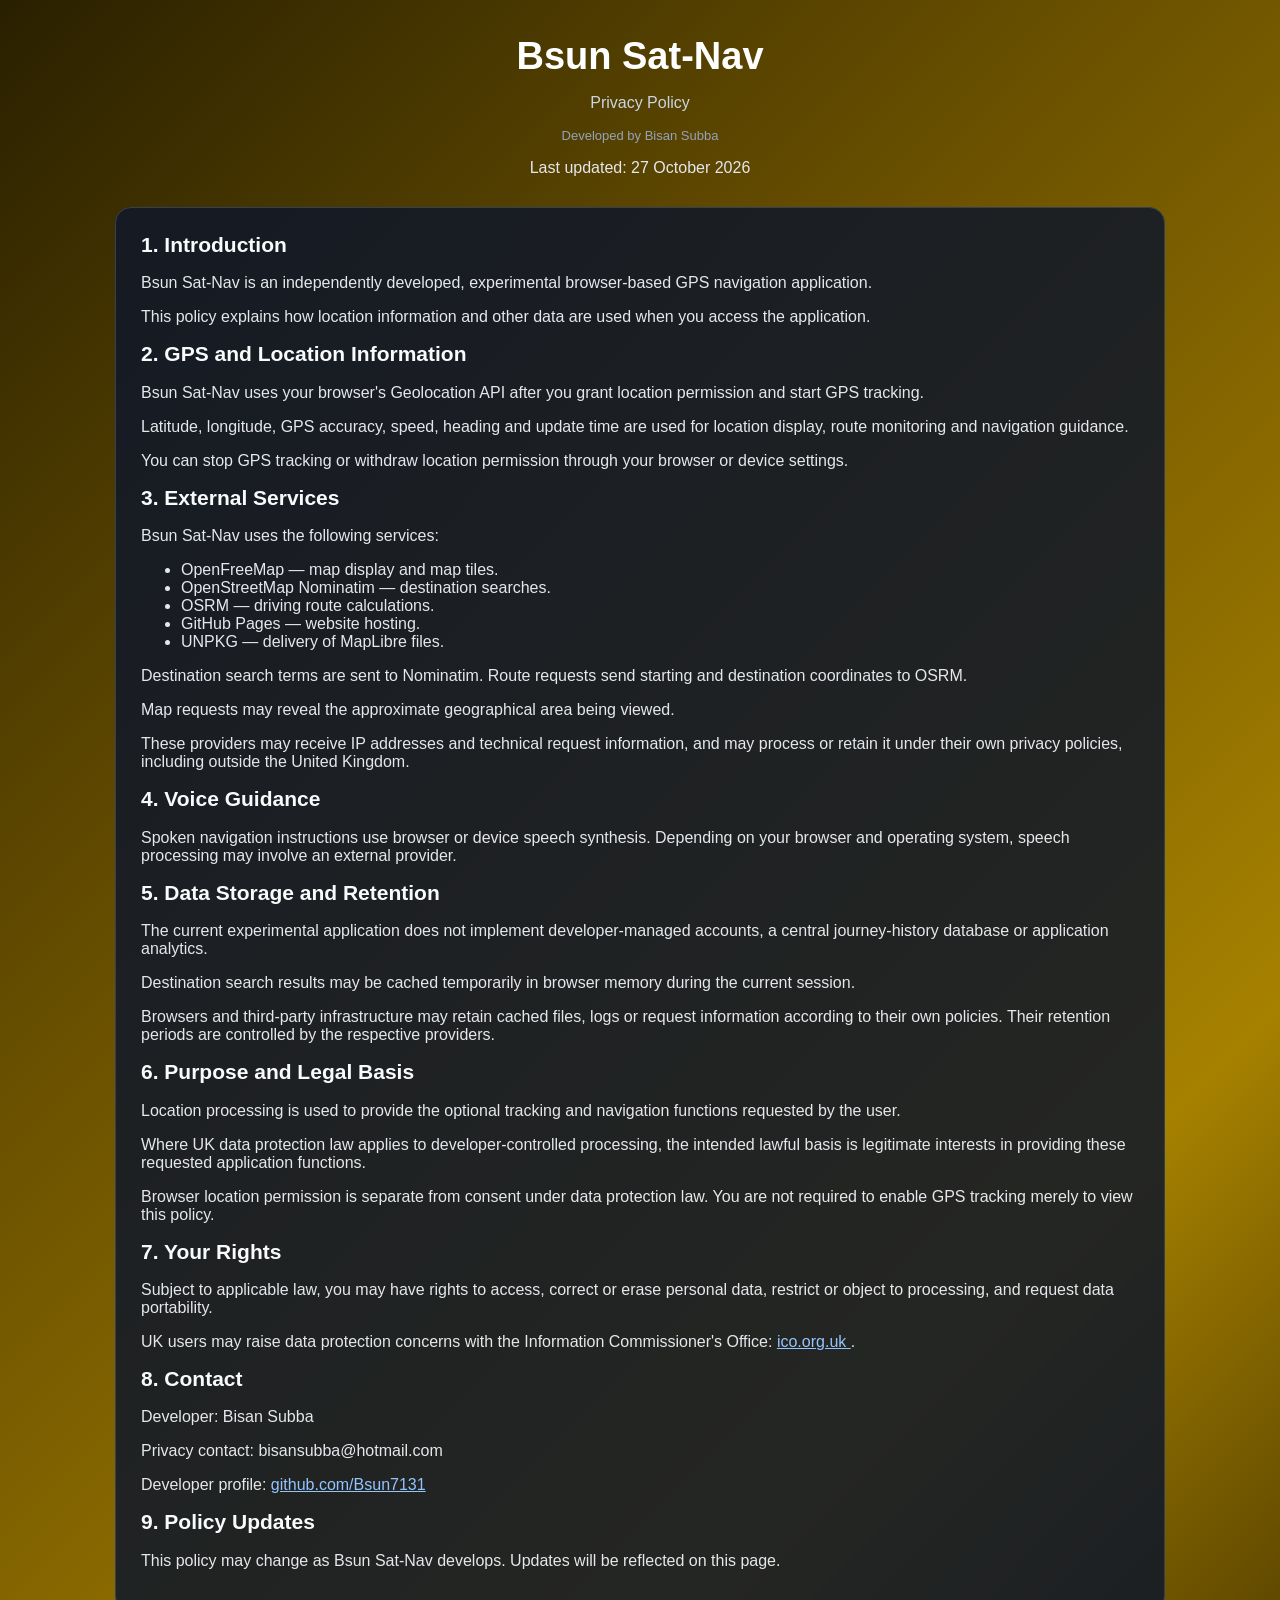
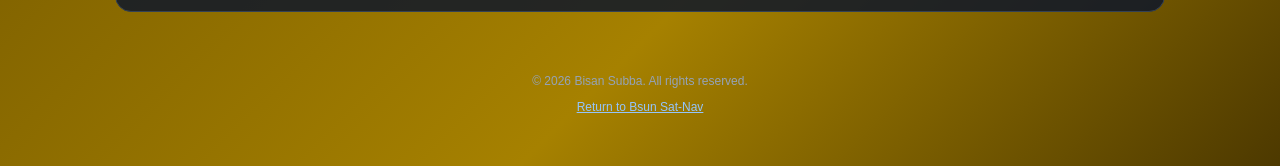
==== privacy-policy.html @ a90c033a "Create privacy-policy.html" ====
<!--
Copyright © 2026 Bisan Subba. All rights reserved.
Developed by Bisan Subba.
Bsun Sat-Nav — Privacy Policy
-->

<!DOCTYPE html>
<html lang="en-GB">

<head>
    <meta charset="UTF-8">
    <meta name="viewport"
          content="width=device-width, initial-scale=1.0">

    <title>Privacy Policy | Bsun Sat-Nav</title>

    <link rel="stylesheet" href="style.css?v=0.7.5">
</head>

<body>
<main class="container">

    <header class="app-header">
        <h1>Bsun Sat-Nav</h1>
        <p class="subtitle">Privacy Policy</p>
        <p class="developer">
            Developed by Bisan Subba
        </p>
        <p>Last updated: 27 October 2026</p>
    </header>

    <section class="panel">

        <h2>1. Introduction</h2>
        <p>
            Bsun Sat-Nav is an independently developed,
            experimental browser-based GPS navigation
            application.
        </p>
        <p>
            This policy explains how location information
            and other data are used when you access
            the application.
        </p>

        <h2>2. GPS and Location Information</h2>
        <p>
            Bsun Sat-Nav uses your browser's Geolocation
            API after you grant location permission and
            start GPS tracking.
        </p>
        <p>
            Latitude, longitude, GPS accuracy, speed,
            heading and update time are used for
            location display, route monitoring and
            navigation guidance.
        </p>
        <p>
            You can stop GPS tracking or withdraw
            location permission through your browser
            or device settings.
        </p>

        <h2>3. External Services</h2>
        <p>
            Bsun Sat-Nav uses the following services:
        </p>
        <ul>
            <li>
                OpenFreeMap — map display and map tiles.
            </li>
            <li>
                OpenStreetMap Nominatim — destination
                searches.
            </li>
            <li>
                OSRM — driving route calculations.
            </li>
            <li>
                GitHub Pages — website hosting.
            </li>
            <li>
                UNPKG — delivery of MapLibre files.
            </li>
        </ul>
        <p>
            Destination search terms are sent to
            Nominatim. Route requests send starting
            and destination coordinates to OSRM.
        </p>
        <p>
            Map requests may reveal the approximate
            geographical area being viewed.
        </p>
        <p>
            These providers may receive IP addresses
            and technical request information, and
            may process or retain it under their
            own privacy policies, including outside
            the United Kingdom.
        </p>

        <h2>4. Voice Guidance</h2>
        <p>
            Spoken navigation instructions use browser
            or device speech synthesis. Depending on
            your browser and operating system, speech
            processing may involve an external provider.
        </p>

        <h2>5. Data Storage and Retention</h2>
        <p>
            The current experimental application does
            not implement developer-managed accounts,
            a central journey-history database or
            application analytics.
        </p>
        <p>
            Destination search results may be cached
            temporarily in browser memory during
            the current session.
        </p>
        <p>
            Browsers and third-party infrastructure
            may retain cached files, logs or request
            information according to their own policies.
            Their retention periods are controlled
            by the respective providers.
        </p>

        <h2>6. Purpose and Legal Basis</h2>
        <p>
            Location processing is used to provide
            the optional tracking and navigation
            functions requested by the user.
        </p>
        <p>
            Where UK data protection law applies to
            developer-controlled processing, the
            intended lawful basis is legitimate
            interests in providing these requested
            application functions.
        </p>
        <p>
            Browser location permission is separate
            from consent under data protection law.
            You are not required to enable GPS
            tracking merely to view this policy.
        </p>

        <h2>7. Your Rights</h2>
        <p>
            Subject to applicable law, you may have
            rights to access, correct or erase personal
            data, restrict or object to processing,
            and request data portability.
        </p>
        <p>
            UK users may raise data protection concerns
            with the Information Commissioner's Office:
            <a href="https://ico.org.uk/"
               style="color:#93c5fd;">
                ico.org.uk
            </a>.
        </p>

        <h2>8. Contact</h2>
        <p>
            Developer: Bisan Subba
        </p>
        <p>
            Privacy contact:
            bisansubba@hotmail.com
        </p>
        <p>
            Developer profile:
            <a href="https://github.com/Bsun7131"
               style="color:#93c5fd;">
                github.com/Bsun7131
            </a>
        </p>

        <h2>9. Policy Updates</h2>
        <p>
            This policy may change as Bsun Sat-Nav
            develops. Updates will be reflected
            on this page.
        </p>

    </section>

    <footer>
        <p>
            © 2026 Bisan Subba.
            All rights reserved.
        </p>

        <p>
            <a href="index.html"
               style="color:#93c5fd;">
                Return to Bsun Sat-Nav
            </a>
        </p>
    </footer>

</main>
</body>
</html>
---- style.css ----
/*
Copyright (c) 2026 Bisan Subba.
All rights reserved.
Bsun Sat-Nav — Stylesheet
*/

* {
    box-sizing: border-box;
}

body {
    margin: 0;
    padding: 20px;

    font-family: Arial, Helvetica, sans-serif;

    background: linear-gradient(
    135deg,
    #292000 0%,
    #705500 40%,
    #A68100 75%,
    #4D3900 100%
);

    color: #e5e7eb;

    min-height: 100vh;
}

.container {
    max-width: 1050px;
    margin: auto;
}

/* HEADER */

.app-header {
    text-align: center;
    margin-bottom: 30px;
}

.brand {
    color: #60a5fa;
    font-size: 12px;
    letter-spacing: 3px;
    font-weight: bold;
}

h1 {
    font-size: 38px;
    margin: 15px 0 10px;
    color: #ffffff;
}

.subtitle {
    color: #cbd5e1;
    font-size: 16px;
}

.developer {
    color: #94a3b8;
    font-size: 13px;
}

/* PANELS */

.panel {
    background: rgba(15, 23, 42, 0.85);

    border: 1px solid #334155;

    border-radius: 16px;

    padding: 25px;

    margin-bottom: 20px;
}

.panel h2 {
    margin-top: 0;
    font-size: 21px;
    color: #f8fafc;
}

/* STATUS */

.status-box {
    display: flex;
    justify-content: space-between;
    align-items: center;

    gap: 12px;

    padding: 15px;

    background: #020617;

    border-radius: 10px;

    margin-bottom: 20px;
}

.status-label {
    color: #cbd5e1;
}

.status {
    font-size: 14px;
    font-weight: bold;
    text-align: right;
}

.status.inactive {
    color: #f87171;
}

.status.active {
    color: #4ade80;
}

.status.pending {
    color: #facc15;
}

/* BUTTONS */

.button-group {
    display: flex;
    gap: 12px;
    flex-wrap: wrap;
}

button {
    padding: 13px 20px;

    border: none;

    border-radius: 9px;

    font-size: 15px;

    font-weight: bold;

    cursor: pointer;

    transition: background 0.2s;
}

.primary-btn {
    background: #2563eb;
    color: white;
}

.primary-btn:hover {
    background: #1d4ed8;
}

.secondary-btn {
    background: #334155;
    color: white;
}

.secondary-btn:hover {
    background: #475569;
}

button:disabled {
    opacity: 0.45;
    cursor: not-allowed;
}

/* INFORMATION GRID */

.info-grid {
    display: grid;

    grid-template-columns:
        repeat(3, minmax(0, 1fr));

    gap: 15px;
}

.info-card {
    background: #020617;

    border: 1px solid #1e293b;

    border-radius: 12px;

    padding: 20px;

    min-width: 0;
}

.info-label {
    display: block;

    color: #94a3b8;

    font-size: 13px;

    margin-bottom: 12px;
}

.info-card strong {
    display: block;

    color: #ffffff;

    font-size: 20px;

    overflow-wrap: anywhere;
}

/* INFORMATION */

.information {
    line-height: 1.8;
    color: #cbd5e1;
}

.warning {
    margin-top: 20px;

    padding: 15px;

    border-radius: 10px;

    background: rgba(245, 158, 11, 0.1);

    border: 1px solid #92400e;

    color: #fcd34d;

    line-height: 1.6;
}

/* FOOTER */

footer {
    text-align: center;

    margin-top: 30px;

    padding: 20px;

    color: #94a3b8;

    font-size: 12px;
}

/* MOBILE RESPONSIVENESS */

@media (max-width: 700px) {

    body {
        padding: 12px;
    }

    h1 {
        font-size: 30px;
    }

    .panel {
        padding: 18px;
    }

    .info-grid {
        grid-template-columns:
            repeat(2, minmax(0, 1fr));
    }

    .info-card {
        padding: 15px;
    }

    .info-card strong {
        font-size: 17px;
    }

    .button-group {
        flex-direction: column;
    }

    button {
        width: 100%;
    }
}

@media (max-width: 380px) {

    .info-grid {
        grid-template-columns: 1fr;
    }

}

#map {
    width: 100%;
    height: 480px;
    border-radius: 12px;
    border: 1px solid #334155;
    background: #07142d;
    z-index: 1;
}

/* ========================================
   BSUN SAT-NAV v0.3
   DESTINATION SEARCH
======================================== */

.destination-form {
    display: flex;
    gap: 12px;
    margin-top: 18px;
    flex-wrap: wrap;
}

#destinationInput {
    flex: 1;
    min-width: 220px;
    padding: 14px 16px;
    border-radius: 8px;
    border: 1px solid #334155;
    background: #020617;
    color: #ffffff;
    font-size: 16px;
}

#destinationInput:focus {
    outline: 2px solid #3b82f6;
    outline-offset: 2px;
}

.destination-form button {
    padding: 14px 20px;
    border: none;
    border-radius: 8px;
    background: #2563eb;
    color: #ffffff;
    font-size: 15px;
    font-weight: bold;
    cursor: pointer;
}

.destination-form button:hover {
    background: #1d4ed8;
}

.destination-form button:disabled {
    opacity: 0.6;
    cursor: not-allowed;
}

.search-description,
#destinationStatus,
#destinationResult,
.search-attribution {
    color: #94a3b8;
    line-height: 1.6;
}

#destinationStatus {
    margin-top: 15px;
}

#destinationResult {
    color: #ffffff;
}

.search-attribution {
    font-size: 12px;
}

@media (max-width: 600px) {
    .destination-form {
        flex-direction: column;
    }

    .destination-form button {
        width: 100%;
    }
}

/* ========================================
   BSUN SAT-NAV v0.4
   DRIVING ROUTE STYLES
======================================== */

.route-controls {
    margin-top: 20px;
}

#showRouteBtn {
    padding: 14px 22px;
    border: none;
    border-radius: 8px;

    background: #16a34a;
    color: #ffffff;

    font-size: 15px;
    font-weight: bold;

    cursor: pointer;
}

#showRouteBtn:hover:not(:disabled) {
    background: #15803d;
}

#showRouteBtn:disabled {
    background: #334155;
    color: #94a3b8;
    cursor: not-allowed;
}

.route-information {
    margin-top: 15px;
    color: #cbd5e1;
    line-height: 1.7;
}

#routeResults {
    margin-top: 12px;
    padding: 12px 16px;

    background: #020617;
    border: 1px solid #334155;
    border-radius: 8px;
}

#routeResults[hidden] {
    display: none;
}

#routeDistance,
#routeDuration {
    color: #ffffff;
    font-weight: bold;
}

/* ========================================
   Copyright (c) 2026 Bisan Subba.
   All rights reserved.

   BSUN SAT-NAV v0.5
   NAVIGATION CONTROLS
======================================== */

.navigation-controls {
    display: flex;
    flex-wrap: wrap;
    gap: 12px;
    margin-top: 20px;
    margin-bottom: 20px;
}

.navigation-controls button {
    padding: 14px 22px;
    border: none;
    border-radius: 10px;
    font-size: 15px;
    font-weight: 600;
    cursor: pointer;
}

#goBtn {
    background: #16a34a;
    color: white;
}

#stopNavigationBtn {
    background: #dc2626;
    color: white;
}

#voiceToggleBtn {
    background: #2563eb;
    color: white;
}

.navigation-controls button:disabled {
    background: #334155;
    color: #94a3b8;
    cursor: not-allowed;
    opacity: 0.6;
}

.navigation-display {
    background: #0f172a;
    border: 1px solid #334155;
    border-radius: 12px;
    padding: 20px;
    margin-top: 15px;
}

.navigation-display h3 {
    color: #ffffff;
    margin-top: 0;
    margin-bottom: 15px;
}

#navigationStatus {
    color: #93c5fd;
}

#nextTurn {
    font-size: 18px;
    font-weight: 600;
    color: #ffffff;
}

#remainingDistance {
    color: #cbd5e1;
}

/* ========================================
   BSUN SAT-NAV v0.5
   DEDICATED CAR NAVIGATION MODE
   Copyright (c) 2026 Bisan Subba.
   All rights reserved.
======================================== */

/* Navigation mode background */
body.navigation-mode {
    background: #06112b;
}

/* Hide the ordinary application header */
body.navigation-mode .app-header {
    display: none;
}

/* Expand the application container */
body.navigation-mode .container {
    max-width: 100%;
    width: 100%;
    padding: 12px;
}

/* Hide planning panels during navigation */
body.navigation-mode .panel {
    display: none;
}

/* Keep the destination/navigation controls visible */
body.navigation-mode .panel:has(.navigation-controls) {
    display: block;
}

/* Keep the interactive map visible */
body.navigation-mode .panel:has(#map) {
    display: block;
}

/* Hide destination search controls */
body.navigation-mode .destination-form,
body.navigation-mode .search-description,
body.navigation-mode #destinationStatus,
body.navigation-mode #destinationResult,
body.navigation-mode .route-controls,
body.navigation-mode .route-information,
body.navigation-mode .search-attribution {
    display: none;
}

/* Hide the destination search heading */
body.navigation-mode .panel:has(.navigation-controls) > h2 {
    display: none;
}

/* Make the navigation dashboard prominent */
body.navigation-mode .navigation-display {
    background: #0b1b35;
    border: 2px solid #2563eb;
    padding: 22px;
    border-radius: 14px;
}

/* Large next-turn instruction */
body.navigation-mode #nextTurn {
    font-size: clamp(22px, 3vw, 36px);
    font-weight: 700;
    color: #ffffff;
}

/* Highlight navigation status */
body.navigation-mode #navigationStatus {
    font-size: 17px;
    color: #93c5fd;
}

/* Make the map significantly larger */
body.navigation-mode #map {
    height: 65vh;
    min-height: 450px;
    border-radius: 14px;
}

/* Hide ordinary map instructions */
body.navigation-mode .map-information {
    display: none;
}

/* Hide the map centre button */
body.navigation-mode #centreMapBtn {
    display: none;
}

/* Hide footer during navigation */
body.navigation-mode footer {
    display: none;
}

/* Mobile navigation layout */
@media (max-width: 600px) {

    body.navigation-mode .container {
        padding: 6px;
    }

    body.navigation-mode #map {
        height: 60vh;
        min-height: 350px;
    }

    body.navigation-mode .navigation-display {
        padding: 14px;
    }

    body.navigation-mode #nextTurn {
        font-size: 22px;
    }

}

/* ========================================
   BSUN SAT-NAV v0.5
   FULL-SCREEN CAR NAVIGATION LAYOUT
   Copyright (c) 2026 Bisan Subba.
   All rights reserved.
======================================== */

/* Use the viewport for navigation */
body.navigation-mode {
    overflow: hidden;
}

/* Main navigation map panel */
body.navigation-mode .panel:has(#map) {
    position: fixed;
    inset: 0;
    z-index: 100;
    margin: 0;
    padding: 0;
    border: none;
    border-radius: 0;
    background: #06112b;
}

/* Map fills the browser viewport */
body.navigation-mode #map {
    width: 100%;
    height: 100dvh;
    min-height: 0;
    border-radius: 0;
}

/* Hide the ordinary map heading */
body.navigation-mode .map-header {
    display: none;
}

/* Navigation controls panel overlays the map */
body.navigation-mode .panel:has(.navigation-controls) {
    position: fixed;
    top: 16px;
    left: 16px;
    right: 16px;
    z-index: 110;

    width: auto;
    max-width: 650px;
    margin: 0;
    padding: 16px;

    background: rgba(6, 17, 43, 0.94);
    border: 1px solid #334155;
    border-radius: 14px;
}

/* Compact navigation controls */
body.navigation-mode .navigation-controls {
    display: flex;
    flex-wrap: wrap;
    gap: 10px;
    margin: 0 0 12px;
}

/* Hide GO while navigation is active */
body.navigation-mode #goBtn {
    display: none;
}

/* Navigation instruction panel */
body.navigation-mode .navigation-display {
    padding: 14px;
    margin: 0;
    border: none;
    background: transparent;
}

/* Smaller heading */
body.navigation-mode .navigation-display h3 {
    margin-bottom: 8px;
}

/* Prominent next-turn instruction */
body.navigation-mode #nextTurn {
    font-size: clamp(20px, 2.5vw, 30px);
    line-height: 1.3;
}

/* Keep map controls accessible */
body.navigation-mode .leaflet-top {
    top: 190px;
}

/* Mobile adjustments */
@media (max-width: 600px) {

    body.navigation-mode .panel:has(.navigation-controls) {
        top: 8px;
        left: 8px;
        right: 8px;
        padding: 12px;
    }

    body.navigation-mode .navigation-controls button {
        padding: 10px;
        font-size: 13px;
    }

    body.navigation-mode .leaflet-top {
        top: 220px;
    }

}

/* ========================================
   BSUN SAT-NAV v0.5
   COMPACT NAVIGATION DASHBOARD
   Copyright (c) 2026 Bisan Subba.
   All rights reserved.
======================================== */

/* Smaller floating navigation panel */
body.navigation-mode .panel:has(.navigation-controls) {
    top: 12px;
    left: 12px;
    right: auto;

    width: 390px;
    max-width: calc(100vw - 24px);

    padding: 12px;

    background: rgba(6, 17, 43, 0.92);
    border-radius: 12px;
}

/* Compact navigation buttons */
body.navigation-mode .navigation-controls {
    gap: 8px;
    margin-bottom: 8px;
}

body.navigation-mode .navigation-controls button {
    padding: 10px 12px;
    font-size: 13px;
}

/* Smaller instruction panel */
body.navigation-mode .navigation-display {
    padding: 8px;
}

/* Hide redundant heading */
body.navigation-mode .navigation-display h3 {
    display: none;
}

/* Compact navigation status */
body.navigation-mode #navigationStatus {
    font-size: 12px;
    margin: 4px 0 8px;
}

/* Clear next-turn instruction */
body.navigation-mode #nextTurn {
    font-size: 20px;
    line-height: 1.35;
    margin: 8px 0;
}

/* Compact distance information */
body.navigation-mode #remainingDistance {
    font-size: 14px;
    margin: 6px 0;
}

/* Keep map zoom controls away from dashboard */
body.navigation-mode .leaflet-top {
    top: 175px;
}

/* Mobile adjustments */
@media (max-width: 600px) {

    body.navigation-mode .panel:has(.navigation-controls) {
        top: 8px;
        left: 8px;

        width: calc(100vw - 16px);
        max-width: none;
    }

    body.navigation-mode #nextTurn {
        font-size: 18px;
    }

    body.navigation-mode .leaflet-top {
        top: 185px;
    }
}

/* ========================================
   BSUN SAT-NAV v0.6.1
   VEHICLE NAVIGATION ARROW
   Copyright (c) 2026 Bisan Subba.
   All rights reserved.
======================================== */

.vehicle-marker {
    background: transparent;
    border: none;
}

/* ========================================
   BSUN SAT-NAV v0.6.1
   STANDALONE VEHICLE POINTER
   Copyright (c) 2026 Bisan Subba.
   All rights reserved.
======================================== */

.vehicle-arrow {
    width: 36px;
    height: 36px;

    display: flex;
    align-items: center;
    justify-content: center;

    background: transparent;
    color: #2563eb;

    border: none;
    border-radius: 0;

    font-size: 38px;
    font-weight: bold;
    line-height: 1;

    -webkit-text-stroke: 2px white;

    filter: drop-shadow(0 3px 3px rgba(0, 0, 0, 0.5));
}

/* ========================================
   BSUN SAT-NAV — NAVIGATION ZOOM CONTROLS
   Copyright (c) 2026 Bisan Subba.
   All rights reserved.
======================================== */

body.navigation-mode .leaflet-top.leaflet-left {
    top: auto !important;
    bottom: 20px !important;
    left: auto !important;
    right: 12px !important;
}

/* ========================================
   Copyright (c) 2026 Bisan Subba.
   All rights reserved.
   BSUN SAT-NAV v0.7
   COMPACT MOBILE NAVIGATION DASHBOARD
======================================== */

@media (max-width: 600px) {

    /* Compact floating navigation panel */
    body.navigation-mode .panel:has(.navigation-controls) {
        top: 8px;
        left: 8px;
        right: 8px;

        width: auto;
        max-width: none;

        padding: 8px;
        border-radius: 10px;
    }

    /* Keep navigation buttons side by side */
    body.navigation-mode .navigation-controls {
        display: flex;
        flex-direction: row;
        flex-wrap: nowrap;
        gap: 6px;
        margin: 0 0 6px;
    }

    body.navigation-mode .navigation-controls button {
        width: auto;
        flex: 1;
        min-width: 0;

        padding: 9px 6px;
        font-size: 12px;
    }

    /* Reduce instruction panel spacing */
    body.navigation-mode .navigation-display {
        padding: 4px;
        margin: 0;
    }

    /* Hide redundant navigation status */
    body.navigation-mode #navigationStatus {
        display: none;
    }

    /* Compact turn instruction */
    body.navigation-mode #nextTurn {
        font-size: 16px;
        line-height: 1.3;
        margin: 6px 0;
    }

    /* Compact remaining distance */
    body.navigation-mode #remainingDistance {
        font-size: 12px;
        margin: 4px 0;
    }

    /* Move MapLibre controls below the panel */
    body.navigation-mode .maplibregl-top {
        top: 180px;
    }
}
/* ========================================
   Copyright (c) 2026 Bisan Subba.
   All rights reserved.
   BSUN SAT-NAV v0.7
   COMPACT LANDSCAPE NAVIGATION DASHBOARD
======================================== */

@media (orientation: landscape) and (max-height: 600px) {

    /* Small floating navigation panel */
    body.navigation-mode .panel:has(.navigation-controls) {
        top: 8px;
        left: 8px;
        right: auto;

        width: 340px;
        max-width: calc(100vw - 16px);

        padding: 8px;
        border-radius: 10px;
    }

    /* Keep buttons on one row */
    body.navigation-mode .navigation-controls {
        display: flex;
        flex-direction: row;
        flex-wrap: nowrap;
        gap: 6px;
        margin: 0 0 4px;
    }

    body.navigation-mode .navigation-controls button {
        width: auto;
        flex: 1;
        min-width: 0;

        padding: 7px 5px;
        font-size: 11px;
    }

    /* Reduce instruction spacing */
    body.navigation-mode .navigation-display {
        padding: 2px;
        margin: 0;
    }

    /* Hide redundant status */
    body.navigation-mode #navigationStatus {
        display: none;
    }

    /* Smaller turn instruction */
    body.navigation-mode #nextTurn {
        font-size: 14px;
        line-height: 1.25;
        margin: 4px 0;
    }

    /* Smaller distance text */
    body.navigation-mode #remainingDistance {
        font-size: 11px;
        margin: 3px 0;
    }

    /* Keep MapLibre controls away from dashboard */
    body.navigation-mode .maplibregl-top {
        top: 8px;
    }
}
/* ========================================
   Copyright (c) 2026 Bisan Subba.
   All rights reserved.
   BSUN SAT-NAV v0.7
   SEPARATE NAVIGATION DASHBOARD
======================================== */

/* Allow navigation controls to become independent overlays */
body.navigation-mode .panel:has(.navigation-controls) {
    display: contents;
}

/* Compact turn instructions at the top-left */
body.navigation-mode .navigation-display {
    position: fixed;

    top: 10px;
    left: 10px;

    width: 280px;
    max-width: calc(100vw - 20px);

    z-index: 120;

    padding: 12px;

    background: rgba(6, 17, 43, 0.92);
    border: 1px solid #334155;
    border-radius: 12px;

    box-shadow: 0 4px 16px rgba(0, 0, 0, 0.3);
}

/* Remove unnecessary heading and status */
body.navigation-mode .navigation-display h3,
body.navigation-mode #navigationStatus {
    display: none;
}

/* Next-turn instruction */
body.navigation-mode #nextTurn {
    font-size: 17px;
    line-height: 1.3;
    margin: 0 0 6px;
}

/* Step distance */
body.navigation-mode #remainingDistance {
    font-size: 12px;
    margin: 0;
}

/* Move Stop and Voice buttons to the top-right */
body.navigation-mode .navigation-controls {
    position: fixed;

    top: 10px;
    right: 10px;

    width: auto;
    max-width: 230px;

    z-index: 120;

    display: flex;
    flex-direction: row;
    flex-wrap: nowrap;

    gap: 6px;
    margin: 0;
}

/* Compact buttons */
body.navigation-mode .navigation-controls button {
    width: auto;
    flex: 1;

    padding: 9px 10px;
    font-size: 12px;

    white-space: nowrap;
}

/* Keep MapLibre controls accessible */
body.navigation-mode .maplibregl-top {
    top: 85px;
}

/* Portrait mobile layout */
@media (orientation: portrait) and (max-width: 600px) {

    body.navigation-mode .navigation-display {
        top: 8px;
        left: 8px;
        right: 8px;

        width: auto;
        max-width: none;

        padding: 10px;
    }

    body.navigation-mode .navigation-controls {
        top: auto;
        bottom: 15px;
        right: 8px;
    }

    body.navigation-mode .maplibregl-top {
        top: 110px;
    }
}

/* Landscape mobile layout */
@media (orientation: landscape) and (max-height: 600px) {

    body.navigation-mode .navigation-display {
        top: 8px;
        left: 8px;

        width: 240px;
        max-width: calc(100vw - 16px);

        padding: 8px;
    }

    body.navigation-mode #nextTurn {
        font-size: 14px;
    }

    body.navigation-mode .navigation-controls {
        top: 8px;
        right: 8px;
        bottom: auto;
    }

    body.navigation-mode .maplibregl-top {
        top: 75px;
    }
}
/* ========================================
   Copyright (c) 2026 Bisan Subba.
   All rights reserved.
   BSUN SAT-NAV v0.7
   MAPLIBRE NAVIGATION CONTROL POSITION
======================================== */

body.navigation-mode .maplibregl-top.maplibregl-right {
    top: auto !important;
    bottom: 95px !important;
    right: 10px !important;
}

body.navigation-mode .maplibregl-top.maplibregl-right .maplibregl-ctrl {
    margin-top: 0 !important;
}
/* ========================================
   Copyright (c) 2026 Bisan Subba.
   All rights reserved.
   Bsun Sat-Nav v0.8 — Developer Credit
======================================== */

/* Position developer credit beside zoom controls */
#map .maplibregl-bottom-left .maplibregl-ctrl:has(
    > button[title="Visit developer portfolio"]
) {
    position: absolute;
    left: 70px;
    bottom: 95px;
    margin: 0;
    z-index: 5;
}

/* Green developer credit button */
#map button[title="Visit developer portfolio"] {
    background: #15803d !important;
    color: #ffffff !important;
    border: 1px solid #166534 !important;
    border-radius: 8px;
    width: auto !important;
    max-width: calc(100vw - 90px);
    padding: 9px 12px !important;
    font-size: 12px !important;
    white-space: nowrap;
}
/* ========================================
   Copyright (c) 2026 Bisan Subba.
   All rights reserved.
   Bsun Sat-Nav v0.8 — Portrait Buttons
======================================== */

@media (orientation: portrait) and (max-width: 600px) {

    body.navigation-mode .navigation-controls {
        flex-direction: column;
        align-items: flex-end;
        flex-wrap: nowrap;
        gap: 8px;

        top: auto;
        bottom: 15px;
        right: 8px;

        width: max-content;
        max-width: calc(100vw - 16px);
    }

    body.navigation-mode .navigation-controls button {
        flex: 0 0 auto;
        width: auto;
        min-width: max-content;
        white-space: nowrap;
        padding: 10px 12px;
        font-size: 12px;
    }

}
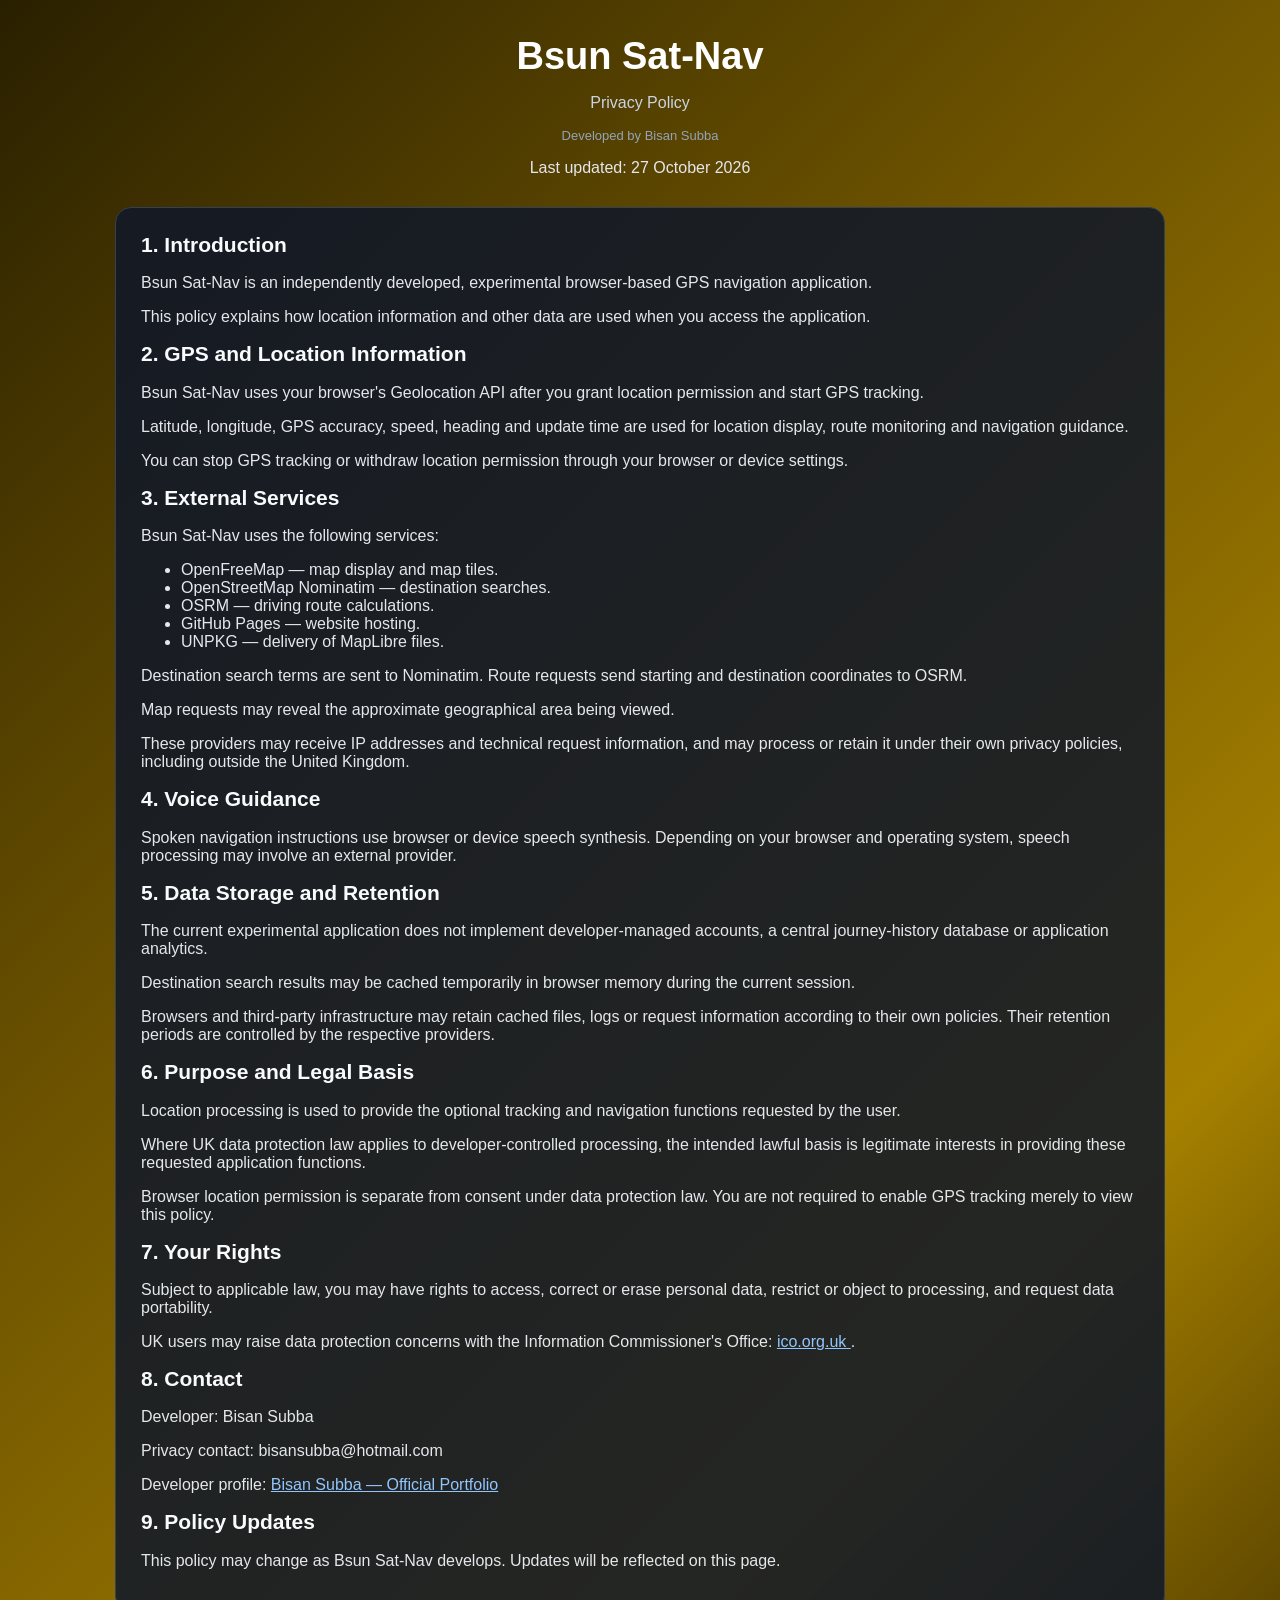
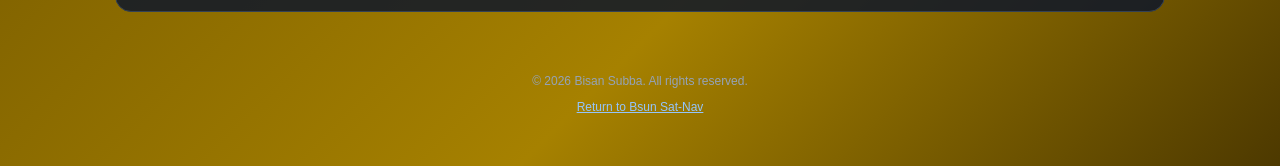
==== commit cd4486f9: "Update privacy-policy.html" ====
--- a/privacy-policy.html
+++ b/privacy-policy.html
@@ -174,10 +174,10 @@
         </p>
         <p>
             Developer profile:
-            <a href="https://github.com/Bsun7131"
-               style="color:#93c5fd;">
-                github.com/Bsun7131
-            </a>
+            <a href="https://bsun7131.github.io/"
+   style="color:#93c5fd;">
+    Bisan Subba — Official Portfolio
+</a>
         </p>
 
         <h2>9. Policy Updates</h2>
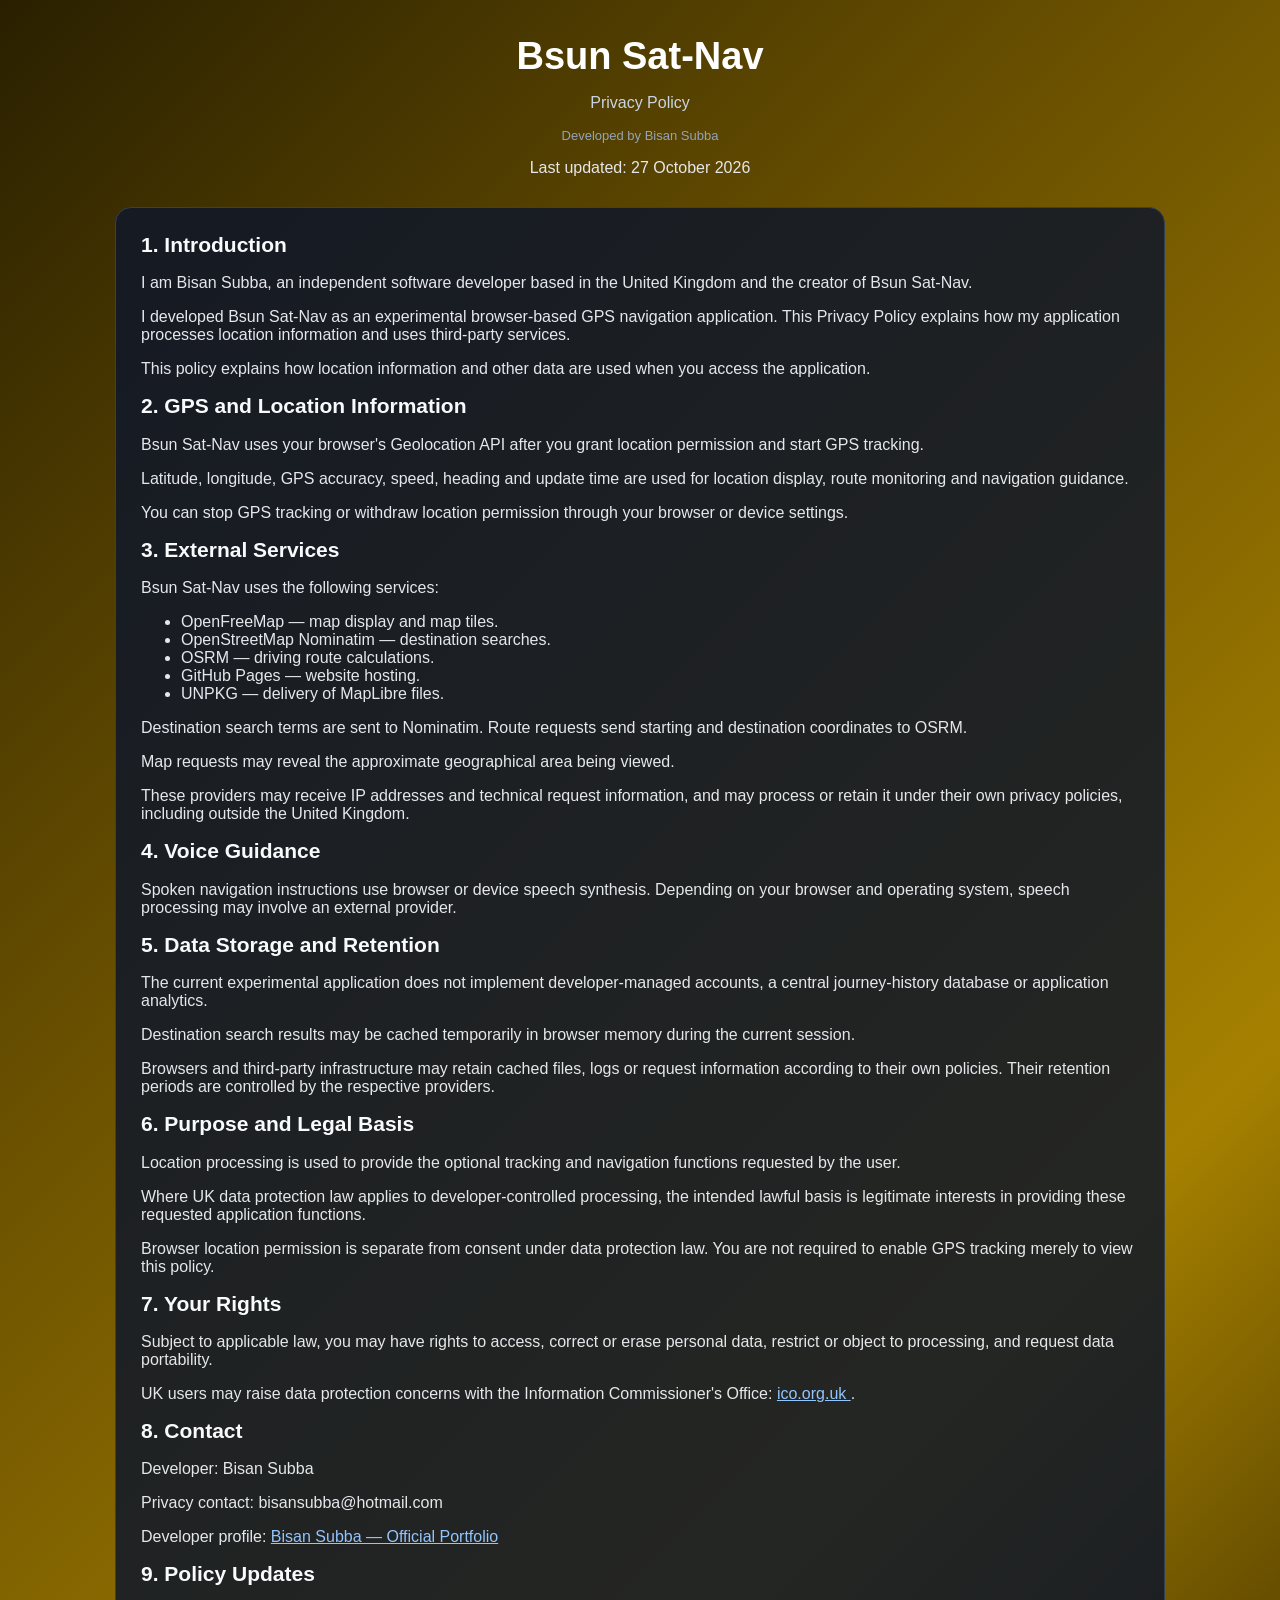
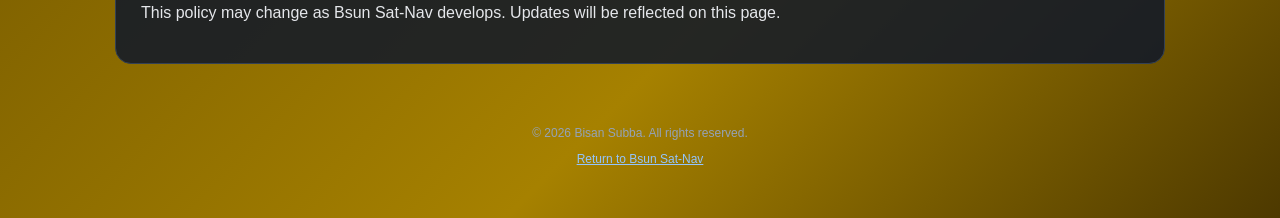
==== commit 6f9f1a40: "Update privacy-policy.html" ====
--- a/privacy-policy.html
+++ b/privacy-policy.html
@@ -33,10 +33,18 @@
 
         <h2>1. Introduction</h2>
         <p>
-            Bsun Sat-Nav is an independently developed,
-            experimental browser-based GPS navigation
-            application.
-        </p>
+    I am Bisan Subba, an independent software
+    developer based in the United Kingdom and
+    the creator of Bsun Sat-Nav.
+</p>
+
+<p>
+    I developed Bsun Sat-Nav as an experimental
+    browser-based GPS navigation application.
+    This Privacy Policy explains how my
+    application processes location information
+    and uses third-party services.
+</p>
         <p>
             This policy explains how location information
             and other data are used when you access
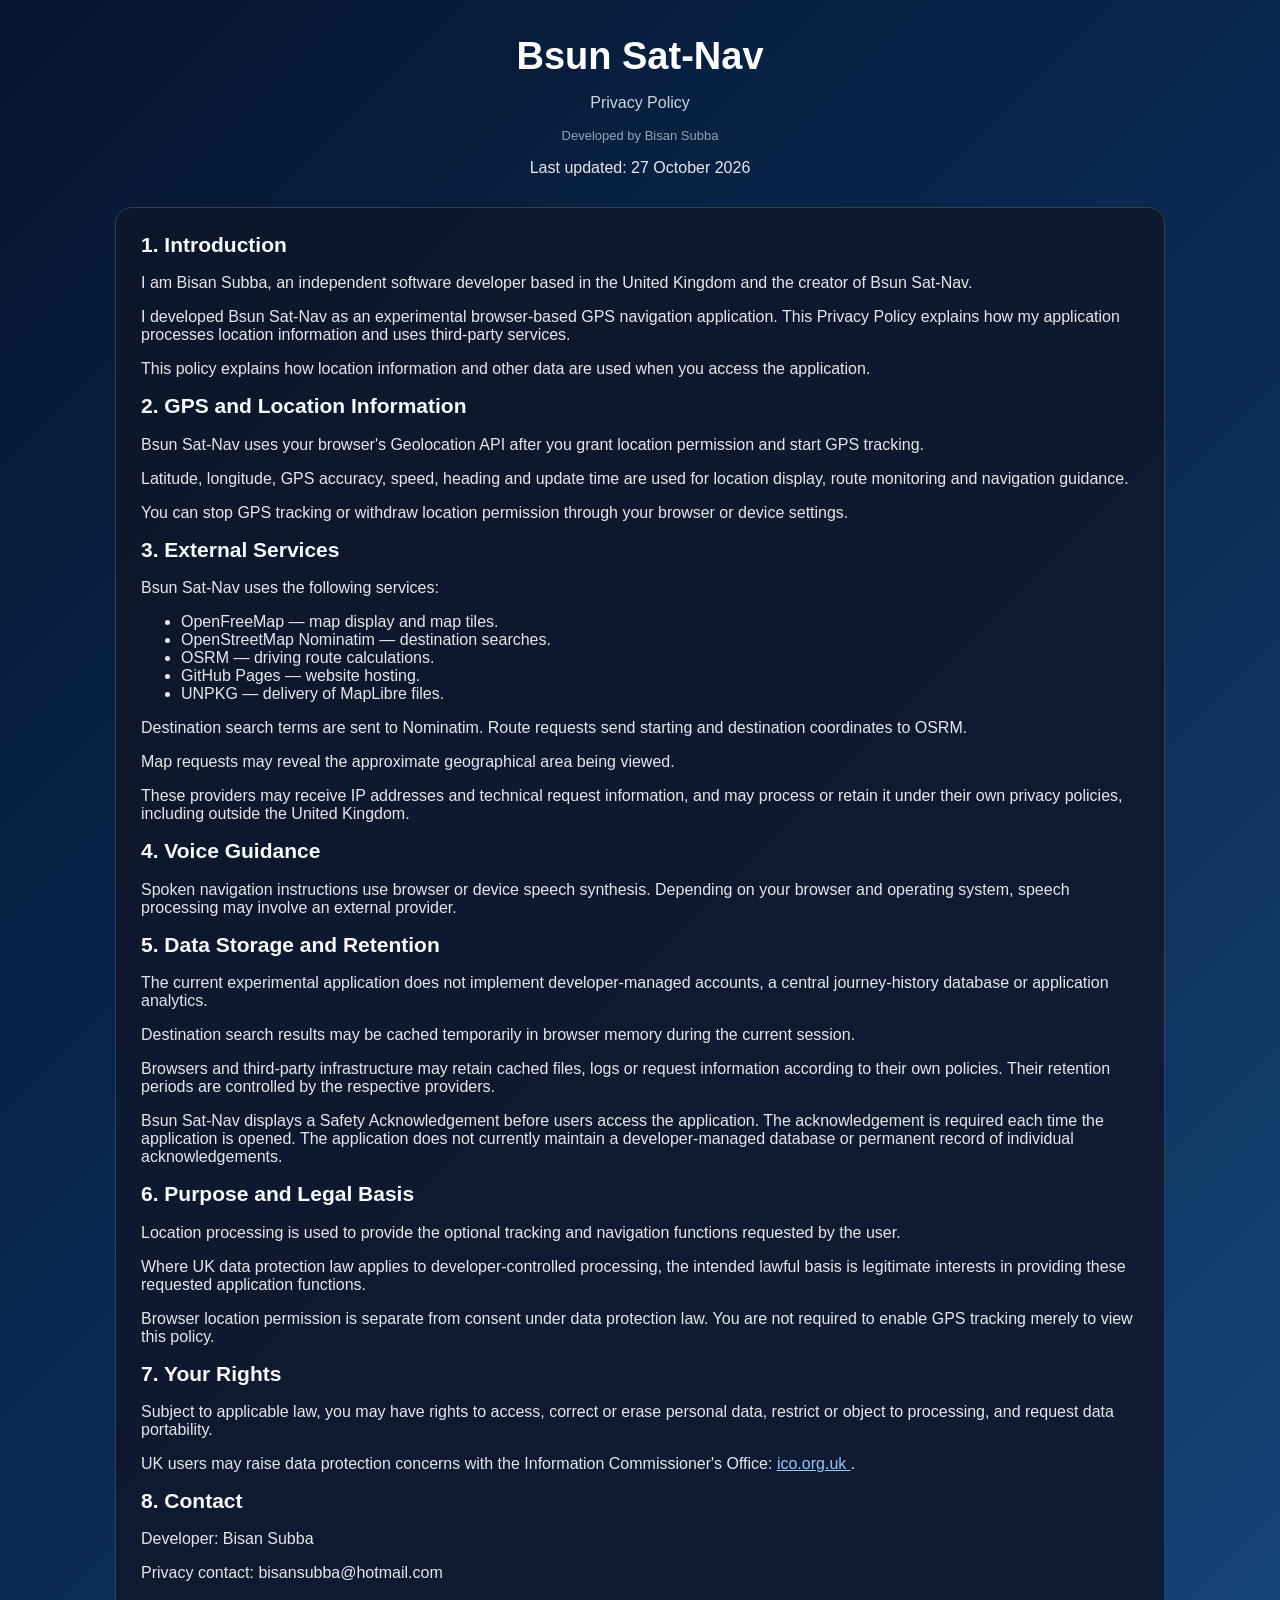
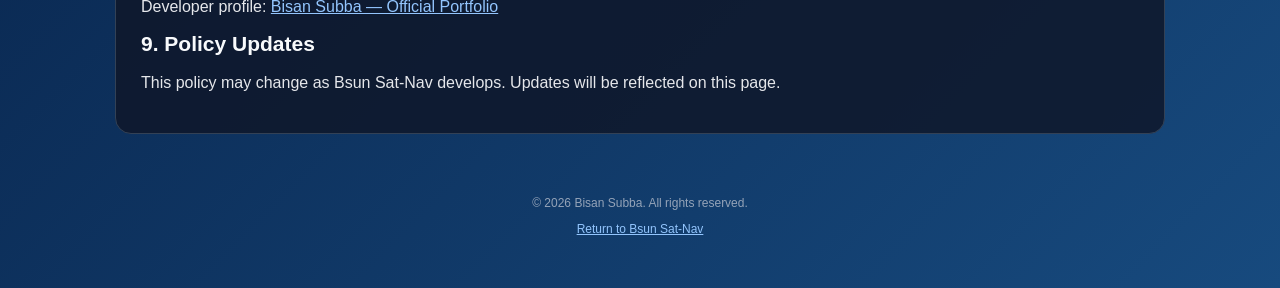
==== commit 6f3f8ba2: "Update privacy-policy.html" ====
--- a/privacy-policy.html
+++ b/privacy-policy.html
@@ -135,6 +135,19 @@
             Their retention periods are controlled
             by the respective providers.
         </p>
+          
+<p>
+    Bsun Sat-Nav displays a Safety Acknowledgement
+    before users access the application.
+
+    The acknowledgement is required each time
+    the application is opened.
+
+    The application does not currently maintain
+    a developer-managed database or permanent
+    record of individual acknowledgements.
+</p>
+        
 
         <h2>6. Purpose and Legal Basis</h2>
         <p>
--- a/style.css
+++ b/style.css
@@ -14,12 +14,13 @@
 
     font-family: Arial, Helvetica, sans-serif;
 
-    background: linear-gradient(
+    
+
+background: linear-gradient(
     135deg,
-    #292000 0%,
-    #705500 40%,
-    #A68100 75%,
-    #4D3900 100%
+    #06152E 0%,
+    #0B2B55 50%,
+    #174A7E 100%
 );
 
     color: #e5e7eb;
@@ -991,14 +992,14 @@
     }
 
     body.navigation-mode .navigation-controls button {
-        width: auto;
-        flex: 1;
-        min-width: 0;
-
-        padding: 7px 5px;
-        font-size: 11px;
-    }
-
+    width: max-content;
+    flex: 0 0 auto;
+    min-width: max-content;
+
+    padding: 7px 10px;
+    font-size: 11px;
+    white-space: nowrap;
+}
     /* Reduce instruction spacing */
     body.navigation-mode .navigation-display {
         padding: 2px;
@@ -1087,8 +1088,8 @@
     top: 10px;
     right: 10px;
 
-    width: auto;
-    max-width: 230px;
+        width: max-content;
+    max-width: calc(100vw - 16px);
 
     z-index: 120;
 
@@ -1245,3 +1246,173 @@
     }
 
 }
+/* ========================================
+   BSUN SAT-NAV v0.9
+   SAFETY ACKNOWLEDGEMENT
+   Copyright (c) 2026 Bisan Subba.
+   All rights reserved.
+======================================== */
+
+.safety-acknowledgement {
+    position: fixed;
+    inset: 0;
+    z-index: 10000;
+
+    display: flex;
+    align-items: center;
+    justify-content: center;
+
+    padding: 16px;
+
+    background: #07162e;
+
+    overflow-y: auto;
+}
+
+.safety-acknowledgement-card {
+    width: 100%;
+    max-width: 520px;
+    max-height: calc(100dvh - 32px);
+    overflow-y: auto;
+
+    padding: 24px;
+
+    background: #10233e;
+    border: 1px solid #334155;
+    border-radius: 16px;
+
+    color: #ffffff;
+}
+
+.safety-acknowledgement-card h2 {
+    text-align: center;
+    margin: 0 0 12px;
+    font-size: 28px;
+}
+
+.safety-acknowledgement-card h3 {
+    text-align: center;
+    color: #fcd34d;
+    font-size: 19px;
+    margin: 0 0 20px;
+}
+
+.safety-acknowledgement-warning {
+    background: #302617;
+    border: 1px solid #92400e;
+    border-radius: 10px;
+
+    padding: 16px;
+    color: #f8e4a0;
+
+    line-height: 1.6;
+}
+
+.safety-acknowledgement-warning strong {
+    color: #fcd34d;
+}
+
+.safety-acknowledgement-warning p {
+    margin: 12px 0 0;
+}
+
+.safety-acknowledgement-card > p {
+    color: #cbd5e1;
+    line-height: 1.6;
+}
+
+.safety-acknowledgement-links {
+    display: flex;
+    flex-wrap: wrap;
+    gap: 16px;
+    margin: 18px 0;
+}
+
+.safety-acknowledgement-links a {
+    color: #93c5fd;
+    text-decoration: underline;
+}
+
+.safety-acknowledgement-consent {
+    display: flex;
+    align-items: flex-start;
+    gap: 12px;
+
+    margin: 20px 0;
+
+    line-height: 1.5;
+    cursor: pointer;
+}
+
+.safety-acknowledgement-consent input {
+    width: 20px;
+    height: 20px;
+    flex-shrink: 0;
+    margin-top: 2px;
+    accent-color: #2563eb;
+}
+
+#safetyContinueBtn {
+    display: block;
+    width: 100%;
+    padding: 14px 20px;
+}
+
+#safetyContinueBtn:disabled {
+    background: #334155;
+    color: #94a3b8;
+    opacity: 1;
+}
+
+@media (max-width: 600px) {
+    .safety-acknowledgement-card {
+        padding: 18px;
+    }
+
+    .safety-acknowledgement-card h2 {
+        font-size: 24px;
+    }
+
+    .safety-acknowledgement-card h3 {
+        font-size: 17px;
+    }
+
+    .safety-acknowledgement-warning {
+        padding: 12px;
+    }
+}
+/* Bsun Sat-Nav v0.9 — Developer Credit */
+
+.safety-developer {
+    text-align: center;
+    color: #94a3b8;
+    font-size: 13px;
+    margin: -4px 0 18px;
+}
+
+/* Bsun Sat-Nav v0.9 — Warning Panel Spacing */
+
+.warning {
+    margin-bottom: 20px;
+}
+
+/* BSUN SAT-NAV v0.9 — FOOTER LEGAL LINKS */
+
+footer .information {
+    text-align: center;
+    margin-bottom: 20px;
+    line-height: 1.8;
+}
+
+footer .information a,
+footer .information a:visited {
+    color: #93c5fd !important;
+    text-decoration: none;
+}
+
+footer .information a:hover {
+    color: #ffffff !important;
+    text-decoration: underline;
+}
+
+
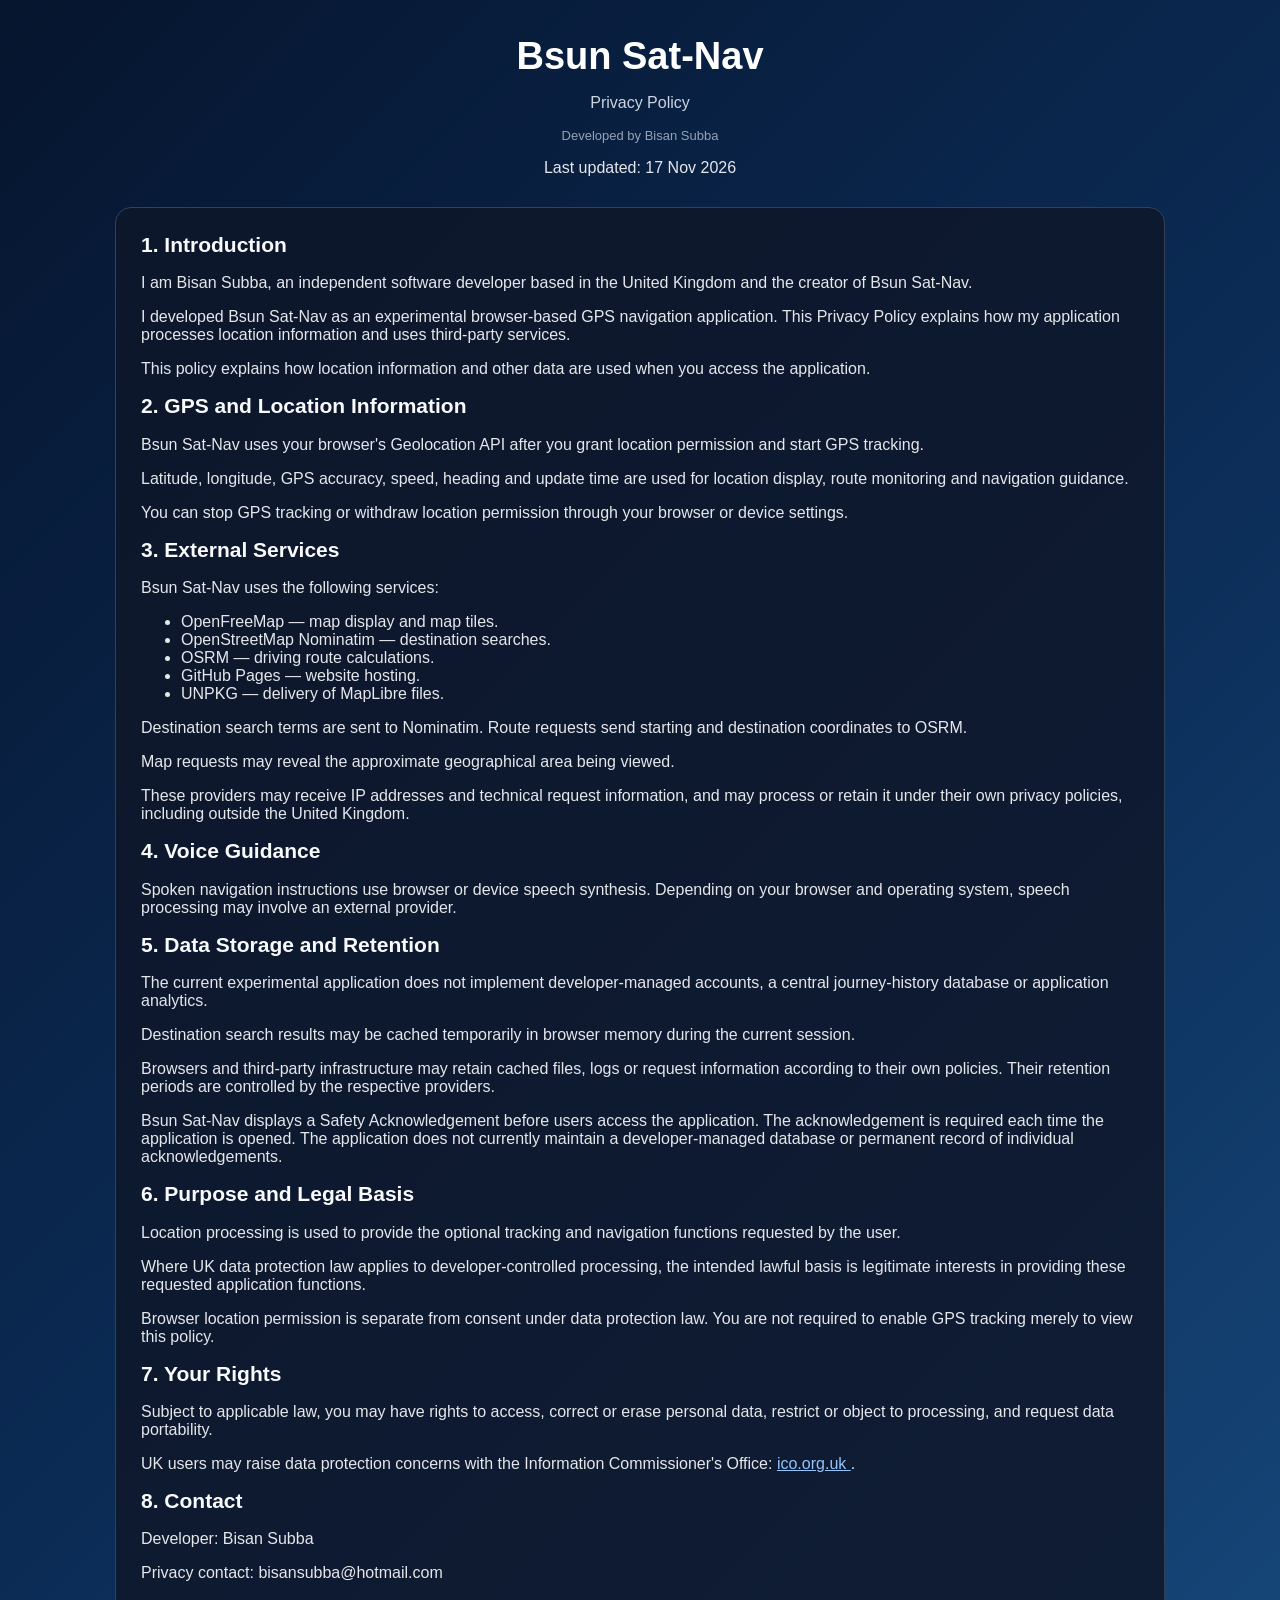
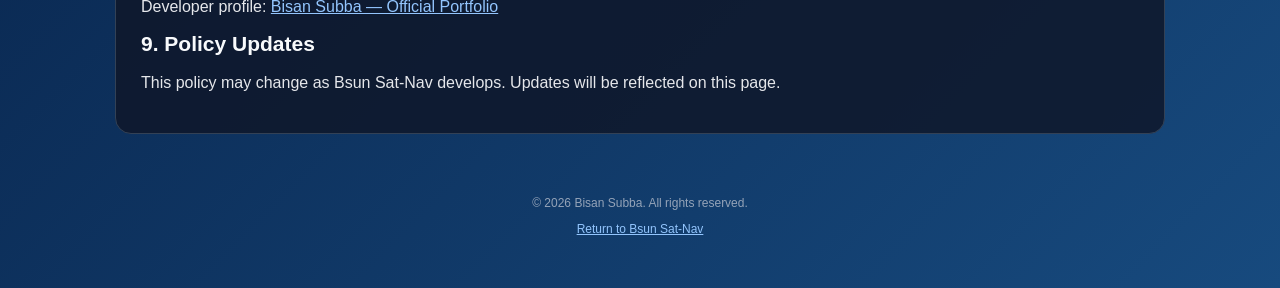
==== commit 2b0ca418: "Update privacy-policy.html" ====
--- a/privacy-policy.html
+++ b/privacy-policy.html
@@ -26,7 +26,7 @@
         <p class="developer">
             Developed by Bisan Subba
         </p>
-        <p>Last updated: 27 October 2026</p>
+        <p>Last updated: 17 Nov 2026</p>
     </header>
 
     <section class="panel">
